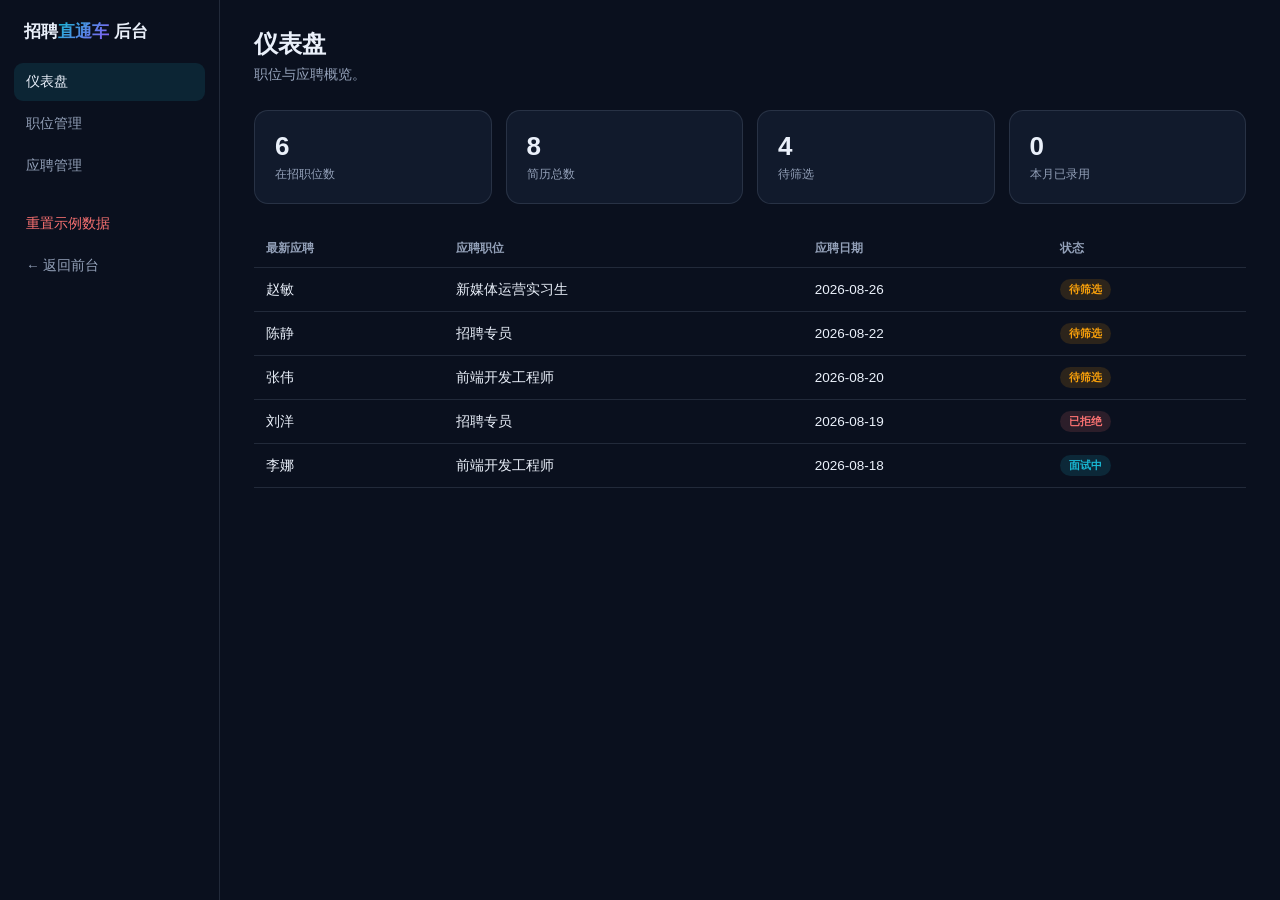
==== admin.html @ 4eeb4a0c "Initial commit: functional job board + application tracking system (frontend + admin)" ====
<!DOCTYPE html>
<html lang="zh-CN">
<head>
<meta charset="UTF-8">
<meta name="viewport" content="width=device-width, initial-scale=1.0">
<title>HR后台 · 招聘系统（精简开源版）</title>
<link rel="stylesheet" href="style.css">
</head>
<body>
  <div class="admin-layout">
    <aside class="sidebar">
      <div class="brand">招聘<span class="accent">直通车</span> 后台</div>
      <div class="side-link active" data-view="dashboard">仪表盘</div>
      <div class="side-link" data-view="jobs">职位管理</div>
      <div class="side-link" data-view="applications">应聘管理</div>
      <div class="side-link" id="btnResetData" style="margin-top:20px;color:var(--red)">重置示例数据</div>
      <a href="index.html" class="side-link">← 返回前台</a>
    </aside>

    <main class="admin-main">
      <section id="view-dashboard" class="admin-view active">
        <div class="page-head"><h1>仪表盘</h1><p>职位与应聘概览。</p></div>
        <div class="stat-grid" id="statGrid"></div>
        <table>
          <thead><tr><th>最新应聘</th><th>应聘职位</th><th>应聘日期</th><th>状态</th></tr></thead>
          <tbody id="recentAppsBody"></tbody>
        </table>
      </section>

      <section id="view-jobs" class="admin-view">
        <div class="page-head"><h1>职位管理</h1><p>添加、编辑、上线或下架职位。</p></div>
        <div class="table-toolbar">
          <span></span>
          <button class="btn btn-primary btn-sm" id="btnAddJob">+ 新增职位</button>
        </div>
        <table>
          <thead><tr><th>职位名称</th><th>部门</th><th>城市</th><th>薪资范围</th><th>类型</th><th>状态</th><th>操作</th></tr></thead>
          <tbody id="jobsBody"></tbody>
        </table>
      </section>

      <section id="view-applications" class="admin-view">
        <div class="page-head"><h1>应聘管理</h1><p>按职位或状态筛选，推进应聘流程。</p></div>
        <div class="table-toolbar">
          <select id="jobFilter" class="job-filter-select">
            <option value="all">全部职位</option>
          </select>
          <div class="filter-row" id="appFilters">
            <button class="filter-btn active" data-status="all">全部</button>
            <button class="filter-btn" data-status="待筛选">待筛选</button>
            <button class="filter-btn" data-status="面试中">面试中</button>
            <button class="filter-btn" data-status="已录用">已录用</button>
            <button class="filter-btn" data-status="已拒绝">已拒绝</button>
          </div>
        </div>
        <table>
          <thead><tr><th>候选人</th><th>应聘职位</th><th>电话</th><th>应聘日期</th><th>状态</th><th>操作</th></tr></thead>
          <tbody id="appsBody"></tbody>
        </table>
      </section>
    </main>
  </div>

  <div class="modal-backdrop" id="jobModalBackdrop">
    <div class="modal">
      <button class="modal-close" id="btnCloseJobModal">&times;</button>
      <h2 id="jobModalTitle">新增职位</h2>
      <div id="jobModalMsg"></div>
      <form id="jobForm" novalidate>
        <input type="hidden" id="jobIdInput">
        <div class="field"><label>职位名称</label><input id="jobTitleInput" type="text" required></div>
        <div class="field-row">
          <div class="field"><label>部门</label><input id="jobDeptInput" type="text" required></div>
          <div class="field"><label>城市</label><input id="jobCityInput" type="text" required></div>
        </div>
        <div class="field-row">
          <div class="field"><label>薪资下限（元/月）</label><input id="jobSalaryMinInput" type="number" min="0" required></div>
          <div class="field"><label>薪资上限（元/月）</label><input id="jobSalaryMaxInput" type="number" min="0" required></div>
        </div>
        <div class="field">
          <label>用工类型</label>
          <select id="jobTypeInput">
            <option value="全职">全职</option>
            <option value="兼职">兼职</option>
            <option value="实习">实习</option>
          </select>
        </div>
        <div class="field"><label>职位要求</label><textarea id="jobReqInput" rows="3" required></textarea></div>
        <button type="submit" class="btn btn-primary btn-block">保存</button>
      </form>
    </div>
  </div>

  <div class="modal-backdrop" id="appModalBackdrop">
    <div class="modal">
      <button class="modal-close" id="btnCloseAppModal">&times;</button>
      <h2 id="appModalTitle">应聘详情</h2>
      <p class="sub" id="appModalMeta"></p>
      <div class="booked-ranges" id="appModalResume"></div>
    </div>
  </div>

  <script src="data.js"></script>
  <script src="admin.js"></script>
</body>
</html>
---- style.css ----
:root{--ink:#0A101E;--surface:#111a2c;--surface2:#16223a;--line:rgba(147,160,184,.18);--muted:#93A0B8;--text:#EAF0FA;--cyan:#19B8D4;--violet:#8B5CF6;--green:#3ED598;--red:#F87171;--amber:#F59E0B;--radius:14px;color-scheme:dark}
*{box-sizing:border-box}
body{margin:0;background:var(--ink);color:var(--text);font-family:-apple-system,BlinkMacSystemFont,"Segoe UI","PingFang SC","Microsoft YaHei",sans-serif;min-height:100vh}
a{color:inherit;text-decoration:none}

.topbar{display:flex;align-items:center;justify-content:space-between;padding:16px 32px;border-bottom:1px solid var(--line)}
.brand{font-size:17px;font-weight:700}
.brand .accent{background:linear-gradient(135deg,var(--cyan),var(--violet));-webkit-background-clip:text;background-clip:text;color:transparent}
.nav-link{font-size:13px;color:var(--muted);border:1px solid var(--line);padding:7px 14px;border-radius:8px}
.nav-link:hover{border-color:var(--cyan);color:var(--text)}

.container{max-width:1100px;margin:0 auto;padding:28px 32px}
.page-head h1{font-size:24px;font-weight:700;margin:0 0 6px}
.page-head p{color:var(--muted);font-size:14px;margin:0 0 26px;max-width:700px}

.job-grid{display:grid;grid-template-columns:repeat(auto-fill,minmax(260px,1fr));gap:16px}
.job-card{background:var(--surface);border:1px solid var(--line);border-radius:var(--radius);overflow:hidden;cursor:pointer;transition:transform .2s,border-color .2s}
.job-card:hover{transform:translateY(-3px);border-color:rgba(25,184,212,.4)}
.job-card__body{padding:18px}
.job-card__top{display:flex;align-items:center;justify-content:space-between;gap:8px}
.job-card__top h3{margin:0;font-size:15px}
.job-card__loc{font-size:12px;color:var(--muted);margin:6px 0 8px}
.job-card__price{font-size:15px;font-weight:700;color:var(--cyan);margin-bottom:10px}
.job-card__req{font-size:12.5px;color:var(--muted);margin:0 0 10px;line-height:1.6;display:-webkit-box;-webkit-line-clamp:2;-webkit-box-orient:vertical;overflow:hidden}
.job-card__count{font-size:12px;color:var(--muted);border-top:1px solid var(--line);padding-top:10px}

.modal-backdrop{position:fixed;inset:0;background:rgba(4,8,16,.75);display:none;align-items:center;justify-content:center;padding:20px;z-index:50}
.modal-backdrop.show{display:flex}
.modal{background:var(--surface);border:1px solid var(--line);border-radius:18px;max-width:460px;width:100%;max-height:88vh;overflow:auto;padding:26px}
.modal h2{margin:0 0 6px;font-size:18px}
.modal .sub{color:var(--muted);font-size:12.5px;margin:0 0 18px}
.modal-close{float:right;background:none;border:none;color:var(--muted);font-size:20px;cursor:pointer}

.field{display:flex;flex-direction:column;gap:6px;margin-bottom:14px}
.field label{font-size:12px;color:var(--muted);font-weight:600}
.field input,.field select,.field textarea{background:rgba(147,160,184,.06);border:1px solid var(--line);border-radius:8px;padding:9px 11px;color:var(--text);font-family:inherit;font-size:13.5px;outline:none;width:100%}
.field input:focus,.field select:focus,.field textarea:focus{border-color:var(--cyan)}
.field-row{display:grid;grid-template-columns:1fr 1fr;gap:10px}

.btn{font-family:inherit;font-size:13.5px;font-weight:600;padding:10px 18px;border-radius:9px;border:1px solid var(--line);background:transparent;color:var(--text);cursor:pointer}
.btn:hover{border-color:var(--cyan)}
.btn-primary{background:linear-gradient(135deg,var(--cyan),var(--violet));border:none;color:#06121A}
.btn-block{width:100%}
.btn-sm{padding:5px 11px;font-size:12px}
.btn-danger{border-color:rgba(248,113,113,.4);color:var(--red)}

.msg{margin:0 0 14px;font-size:12.5px;padding:9px 12px;border-radius:8px}
.msg.error{background:rgba(248,113,113,.1);border:1px solid rgba(248,113,113,.3);color:var(--red)}
.msg.success{background:rgba(62,213,152,.1);border:1px solid rgba(62,213,152,.3);color:var(--green)}

.booked-ranges{font-size:12px;color:var(--muted);margin:0 0 16px;padding:10px 12px;background:rgba(147,160,184,.05);border-radius:8px;line-height:1.6}
.booked-ranges strong{color:var(--text)}

/* admin */
.admin-layout{display:flex;min-height:100vh}
.sidebar{width:220px;flex-shrink:0;border-right:1px solid var(--line);padding:20px 14px}
.sidebar .brand{padding:0 10px 20px}
.side-link{display:block;padding:10px 12px;border-radius:9px;font-size:13.5px;color:var(--muted);margin-bottom:4px;cursor:pointer}
.side-link:hover{background:rgba(147,160,184,.06)}
.side-link.active{background:rgba(25,184,212,.12);color:var(--text)}
.admin-main{flex:1;padding:28px 34px;overflow:auto}
.admin-view{display:none}
.admin-view.active{display:block}

.stat-grid{display:grid;grid-template-columns:repeat(4,1fr);gap:14px;margin-bottom:26px}
.stat-card{background:var(--surface);border:1px solid var(--line);border-radius:var(--radius);padding:20px}
.stat-card .num{font-size:26px;font-weight:800}
.stat-card .label{font-size:12px;color:var(--muted);margin-top:4px}

table{width:100%;border-collapse:collapse;font-size:13.5px}
th{text-align:left;padding:10px 12px;color:var(--muted);font-weight:600;border-bottom:1px solid var(--line);font-size:12px}
td{padding:11px 12px;border-bottom:1px solid var(--line)}
.badge{display:inline-block;font-size:11px;font-weight:700;padding:3px 9px;border-radius:999px}
.badge.open{background:rgba(62,213,152,.14);color:var(--green)}
.badge.closed{background:rgba(248,113,113,.14);color:var(--red)}
.badge.type{background:rgba(139,92,246,.14);color:var(--violet)}
.badge.pending{background:rgba(245,158,11,.14);color:var(--amber)}
.badge.interview{background:rgba(25,184,212,.14);color:var(--cyan)}
.badge.hired{background:rgba(62,213,152,.14);color:var(--green)}
.badge.rejected{background:rgba(248,113,113,.14);color:var(--red)}
.table-actions{display:flex;gap:6px;flex-wrap:wrap}
.table-toolbar{display:flex;justify-content:space-between;align-items:center;margin-bottom:16px;gap:12px;flex-wrap:wrap}
.filter-row{display:flex;gap:6px;flex-wrap:wrap}
.filter-btn{font-size:12px;padding:6px 12px;border-radius:999px;border:1px solid var(--line);background:transparent;color:var(--muted);cursor:pointer}
.filter-btn.active{border-color:var(--cyan);color:var(--text)}
.job-filter-select{background:rgba(147,160,184,.06);border:1px solid var(--line);border-radius:8px;padding:8px 11px;color:var(--text);font-family:inherit;font-size:12.5px;outline:none}
.job-filter-select:focus{border-color:var(--cyan)}

@media (max-width:820px){
  .admin-layout{flex-direction:column}
  .sidebar{width:100%;display:flex;overflow-x:auto;border-right:none;border-bottom:1px solid var(--line)}
  .stat-grid{grid-template-columns:repeat(2,1fr)}
}
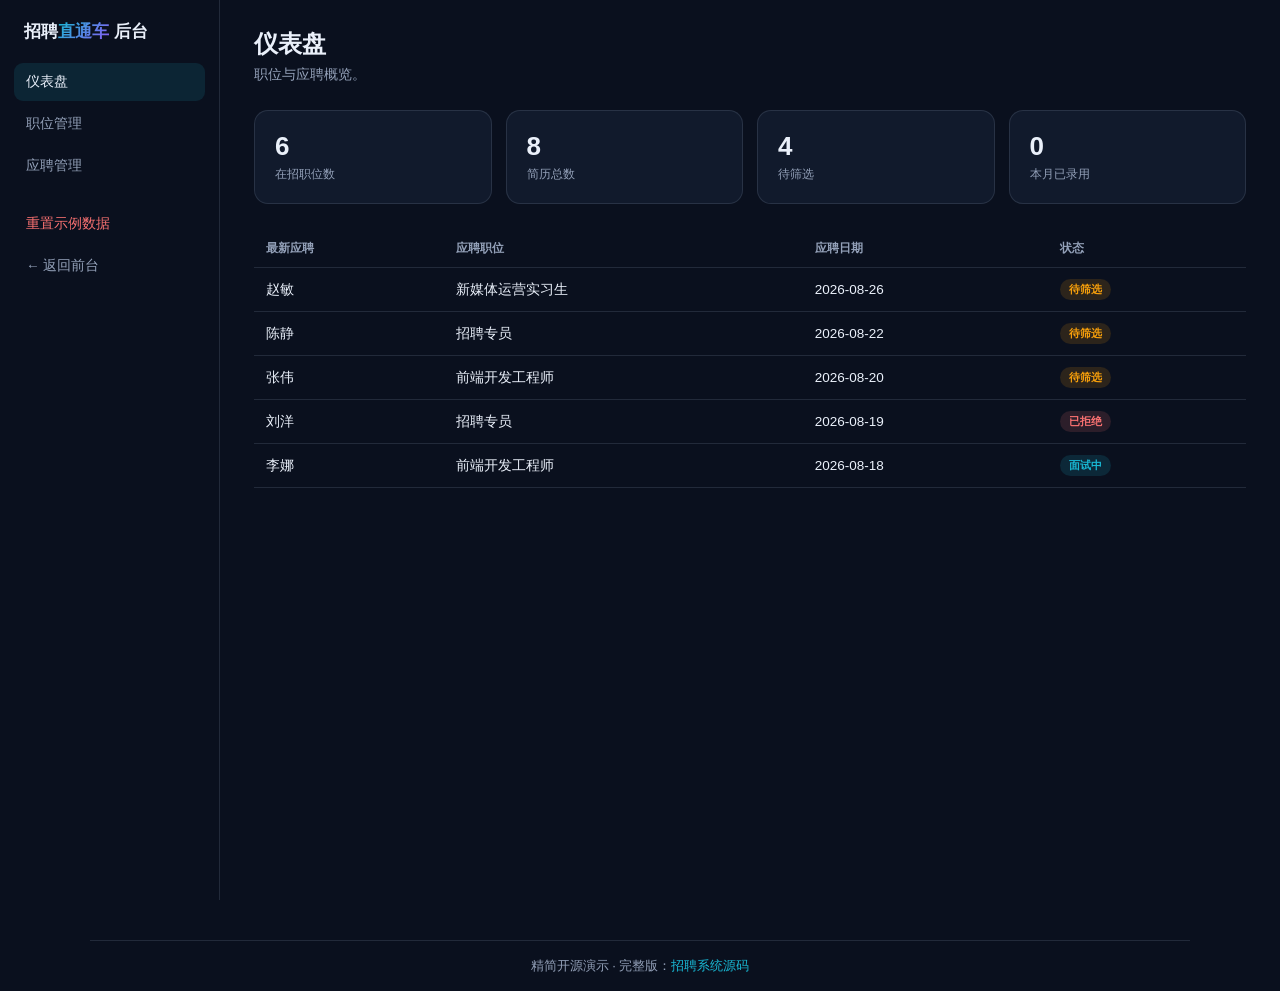
==== commit f68b36ad: "Add footer link to the full commercial product page" ====
--- a/admin.html
+++ b/admin.html
@@ -102,5 +102,7 @@
 
   <script src="data.js"></script>
   <script src="admin.js"></script>
+
+<footer style="margin:40px auto 16px;max-width:1100px;padding:16px 20px 0;border-top:1px solid var(--line,rgba(147,160,184,.18));text-align:center;color:var(--muted,#93A0B8);font-size:13px">精简开源演示 &middot; 完整版：<a href="https://inzyxuashop.com/zhaopin-yuanma.html" target="_blank" rel="noopener" style="color:var(--cyan,#19B8D4);text-decoration:none">招聘系统源码</a></footer>
 </body>
 </html>
